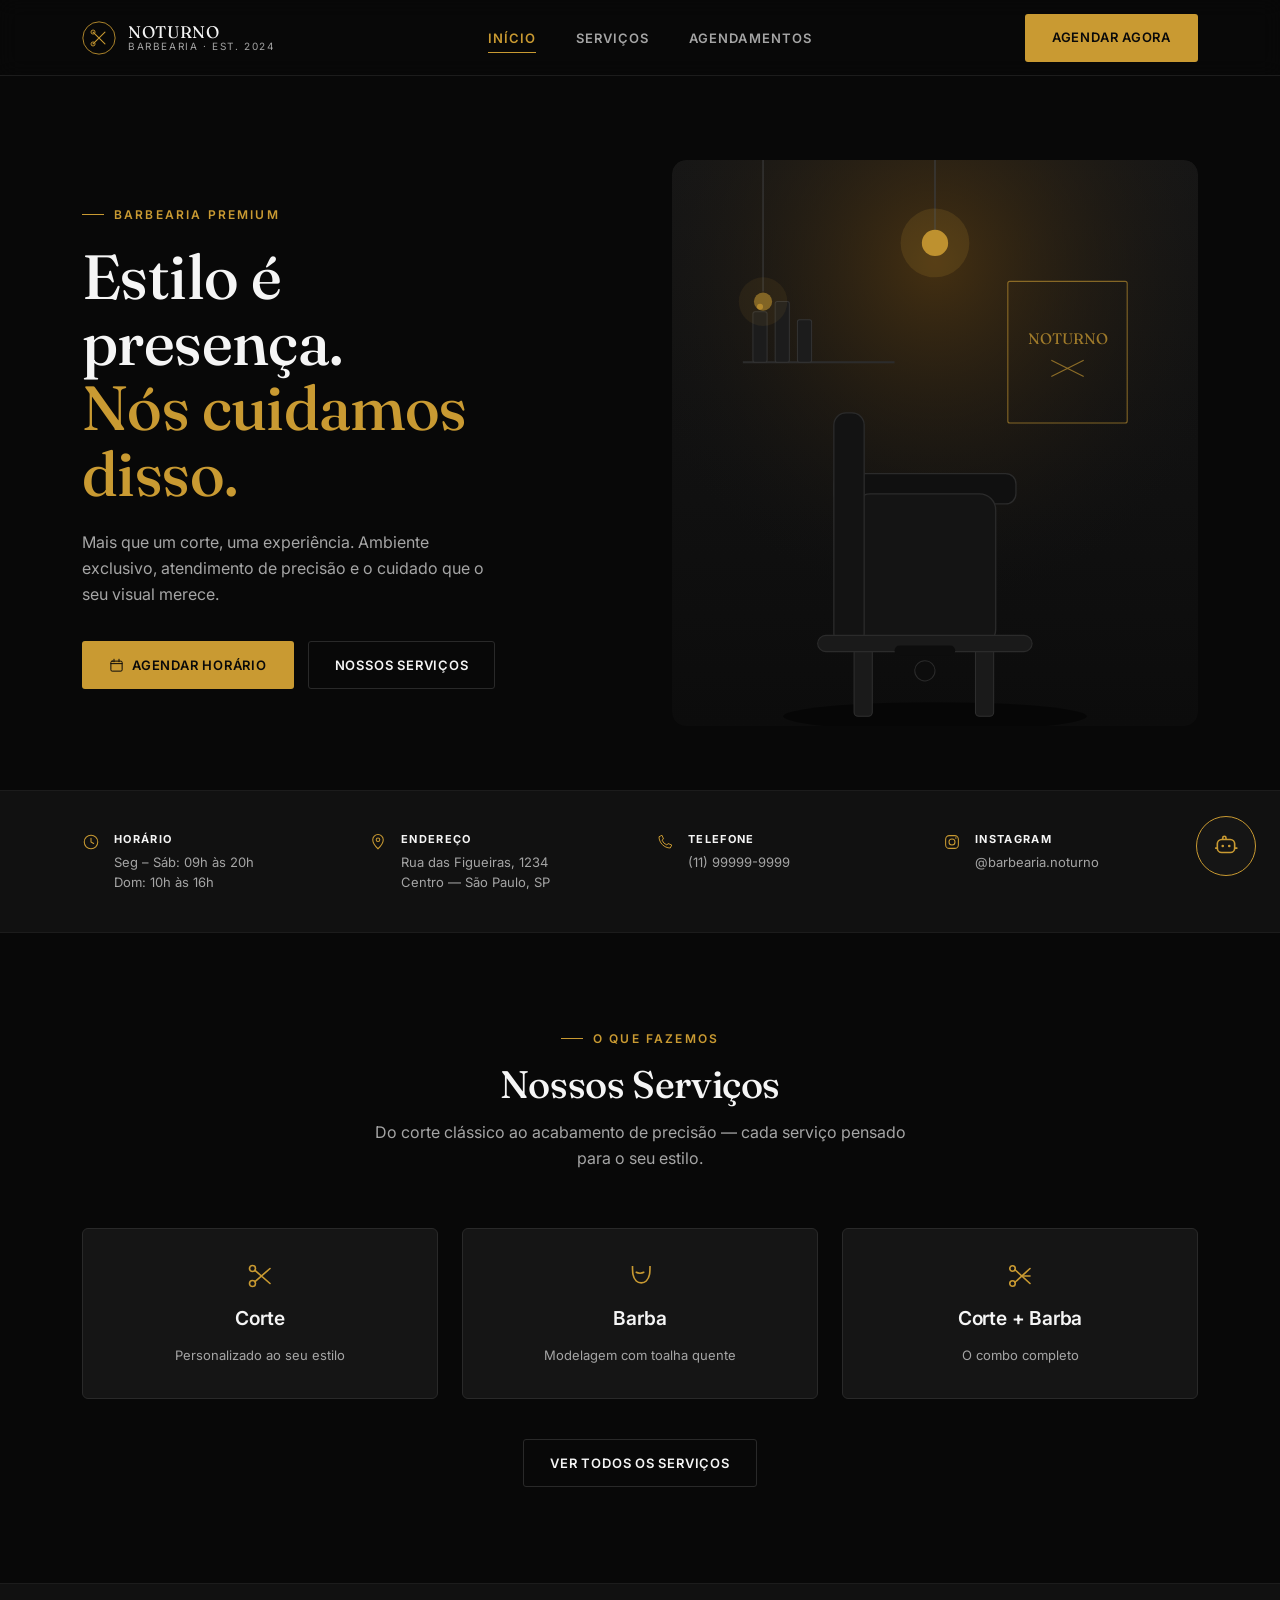
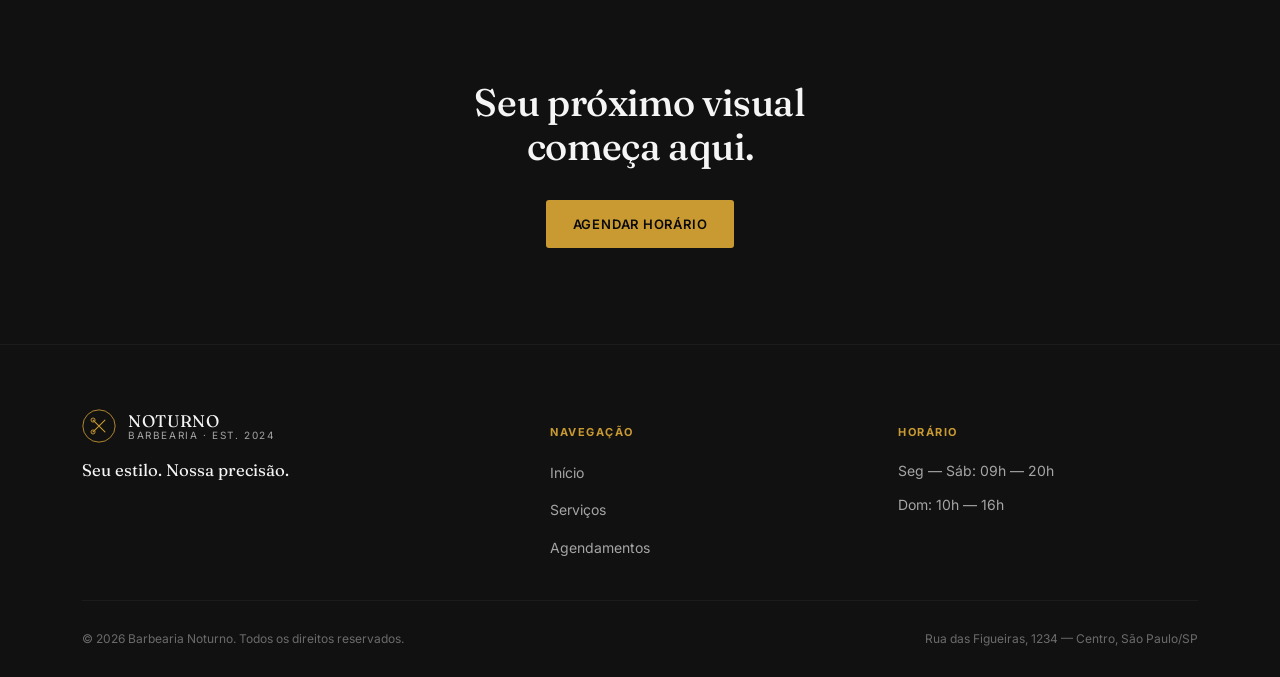
==== index.html @ c3c13d66 "Primeira versão do site da barbearia" ====
<!DOCTYPE html>
<html lang="pt-BR">
<head>
<meta charset="UTF-8">
<meta name="viewport" content="width=device-width, initial-scale=1.0">
<title>Barbearia Noturno — Estilo é presença</title>
<meta name="description" content="Barbearia premium com atendimento exclusivo. Corte, barba e cuidado completo, com assistente virtual para tirar suas dúvidas e ajudar no agendamento.">
<link rel="stylesheet" href="css/global.css">
<link rel="stylesheet" href="css/home.css">
</head>
<body>

<header class="navbar">
  <div class="container">
    <a href="index.html" class="brand">
      <svg class="brand-mark" viewBox="0 0 40 40" fill="none" xmlns="http://www.w3.org/2000/svg">
        <circle cx="20" cy="20" r="19" stroke="#C99A32" stroke-width="1"/>
        <path d="M13 13L27 27M27 13L13 27" stroke="#C99A32" stroke-width="1.3" stroke-linecap="round"/>
        <circle cx="13" cy="13" r="2.4" stroke="#C99A32" stroke-width="1.1"/>
        <circle cx="13" cy="27" r="2.4" stroke="#C99A32" stroke-width="1.1"/>
      </svg>
      <span class="brand-name">
        <span class="word">NOTURNO</span>
        <span class="est">BARBEARIA · EST. 2024</span>
      </span>
    </a>

    <nav>
      <ul class="nav-links">
        <li><a href="index.html" class="active">Início</a></li>
        <li><a href="pages/servicos.html">Serviços</a></li>
        <li><a href="pages/agendamentos.html">Agendamentos</a></li>
      </ul>
    </nav>

    <div class="nav-actions">
      <a href="pages/agendamentos.html" class="btn btn-primary">Agendar Agora</a>
      <button class="nav-toggle" id="navToggle" aria-label="Abrir menu">
        <svg viewBox="0 0 24 24" fill="none" width="18" height="18"><path d="M3 6h18M3 12h18M3 18h18" stroke="currentColor" stroke-width="1.6" stroke-linecap="round"/></svg>
      </button>
    </div>
  </div>

  <div class="mobile-menu" id="mobileMenu">
    <a href="index.html" class="active">Início</a>
    <a href="pages/servicos.html">Serviços</a>
    <a href="pages/agendamentos.html">Agendamentos</a>
    <a href="pages/agendamentos.html" class="btn btn-primary">Agendar Agora</a>
  </div>
</header>

<main>

  <!-- HERO -->
  <section class="hero">
    <div class="container hero-grid">
      <div class="hero-copy">
        <p class="eyebrow">Barbearia premium</p>
        <h1>Estilo é<br>presença.<br><span class="hero-accent">Nós cuidamos disso.</span></h1>
        <p class="hero-lead">Mais que um corte, uma experiência. Ambiente exclusivo, atendimento de precisão e o cuidado que o seu visual merece.</p>
        <div class="hero-actions">
          <a href="pages/agendamentos.html" class="btn btn-primary">
            <svg width="15" height="15" viewBox="0 0 24 24" fill="none"><path d="M8 2v4M16 2v4M3 9h18M5 5h14a2 2 0 012 2v12a2 2 0 01-2 2H5a2 2 0 01-2-2V7a2 2 0 012-2z" stroke="currentColor" stroke-width="1.6" stroke-linecap="round" stroke-linejoin="round"/></svg>
            Agendar Horário
          </a>
          <a href="pages/servicos.html" class="btn btn-secondary">Nossos Serviços</a>
        </div>
      </div>

      <div class="hero-art" role="img" aria-label="Ilustração de uma cadeira de barbeiro em ambiente escuro e sofisticado, com iluminação quente">
        <svg viewBox="0 0 520 560" xmlns="http://www.w3.org/2000/svg">
          <defs>
            <radialGradient id="glow" cx="50%" cy="18%" r="60%">
              <stop offset="0%" stop-color="#4a3311" stop-opacity="0.9"/>
              <stop offset="100%" stop-color="#151515" stop-opacity="0"/>
            </radialGradient>
            <linearGradient id="panel" x1="0" y1="0" x2="0" y2="1">
              <stop offset="0%" stop-color="#161616"/>
              <stop offset="100%" stop-color="#0c0c0c"/>
            </linearGradient>
          </defs>
          <rect x="0" y="0" width="520" height="560" rx="14" fill="url(#panel)"/>
          <rect x="0" y="0" width="520" height="560" rx="14" fill="url(#glow)"/>

          <!-- lâmpada pendente -->
          <line x1="260" y1="0" x2="260" y2="70" stroke="#3a3a3a" stroke-width="1.4"/>
          <circle cx="260" cy="82" r="13" fill="#C99A32" opacity="0.9"/>
          <circle cx="260" cy="82" r="34" fill="#C99A32" opacity="0.14"/>

          <!-- moldura na parede -->
          <rect x="332" y="120" width="118" height="140" rx="2" fill="none" stroke="#C99A32" stroke-width="1.1" opacity="0.6"/>
          <text x="391" y="182" text-anchor="middle" font-family="Fraunces, serif" font-size="15" fill="#C99A32" opacity="0.75">NOTURNO</text>
          <path d="M375 198 L407 214 M407 198 L375 214" stroke="#C99A32" stroke-width="1.1" opacity="0.65"/>

          <!-- prateleira -->
          <line x1="70" y1="200" x2="220" y2="200" stroke="#2c2c2c" stroke-width="2"/>
          <rect x="80" y="150" width="14" height="50" rx="2" fill="#1c1c1c" stroke="#333" stroke-width="1"/>
          <rect x="102" y="140" width="14" height="60" rx="2" fill="#1c1c1c" stroke="#333" stroke-width="1"/>
          <rect x="124" y="158" width="14" height="42" rx="2" fill="#1c1c1c" stroke="#333" stroke-width="1"/>
          <circle cx="87" cy="145" r="3" fill="#C99A32" opacity="0.7"/>

          <!-- cadeira de barbeiro -->
          <g transform="translate(150,250)">
            <ellipse cx="110" cy="300" rx="150" ry="14" fill="#000" opacity="0.5"/>
            <rect x="30" y="230" width="18" height="70" rx="4" fill="#1a1a1a" stroke="#2f2f2f"/>
            <rect x="150" y="230" width="18" height="70" rx="4" fill="#1a1a1a" stroke="#2f2f2f"/>
            <rect x="10" y="60" width="180" height="30" rx="10" fill="#101010" stroke="#2b2b2b" stroke-width="1.3"/>
            <rect x="30" y="80" width="140" height="150" rx="16" fill="#141414" stroke="#2b2b2b" stroke-width="1.3"/>
            <rect x="10" y="0" width="30" height="230" rx="12" fill="#131313" stroke="#2b2b2b" stroke-width="1.3"/>
            <rect x="-6" y="220" width="212" height="16" rx="8" fill="#1a1a1a" stroke="#2b2b2b" stroke-width="1.1"/>
            <rect x="70" y="230" width="60" height="10" rx="5" fill="#0d0d0d"/>
            <circle cx="100" cy="255" r="10" fill="#0d0d0d" stroke="#2b2b2b"/>
          </g>

          <!-- pendente lateral -->
          <line x1="90" y1="0" x2="90" y2="130" stroke="#3a3a3a" stroke-width="1.2"/>
          <circle cx="90" cy="140" r="9" fill="#C99A32" opacity="0.55"/>
          <circle cx="90" cy="140" r="24" fill="#C99A32" opacity="0.08"/>
        </svg>
      </div>
    </div>
  </section>

  <!-- INFO RÁPIDA -->
  <section class="quick-info">
    <div class="container quick-info-grid">
      <div class="quick-info-item">
        <span class="quick-info-icon">
          <svg width="18" height="18" viewBox="0 0 24 24" fill="none"><circle cx="12" cy="12" r="9" stroke="currentColor" stroke-width="1.4"/><path d="M12 7v5l3.5 2" stroke="currentColor" stroke-width="1.4" stroke-linecap="round"/></svg>
        </span>
        <div>
          <h4>Horário</h4>
          <p>Seg – Sáb: 09h às 20h<br>Dom: 10h às 16h</p>
        </div>
      </div>
      <div class="quick-info-item">
        <span class="quick-info-icon">
          <svg width="18" height="18" viewBox="0 0 24 24" fill="none"><path d="M12 21s7-6.5 7-12a7 7 0 10-14 0c0 5.5 7 12 7 12z" stroke="currentColor" stroke-width="1.4"/><circle cx="12" cy="9" r="2.4" stroke="currentColor" stroke-width="1.4"/></svg>
        </span>
        <div>
          <h4>Endereço</h4>
          <p>Rua das Figueiras, 1234<br>Centro — São Paulo, SP</p>
        </div>
      </div>
      <div class="quick-info-item">
        <span class="quick-info-icon">
          <svg width="18" height="18" viewBox="0 0 24 24" fill="none"><path d="M4 5c0 8 7 15 15 15l2-4-5-2-1.5 2A12 12 0 018 9.5L10 8 8 3 4 5z" stroke="currentColor" stroke-width="1.3" stroke-linejoin="round"/></svg>
        </span>
        <div>
          <h4>Telefone</h4>
          <p>(11) 99999-9999</p>
        </div>
      </div>
      <div class="quick-info-item">
        <span class="quick-info-icon">
          <svg width="18" height="18" viewBox="0 0 24 24" fill="none"><rect x="3.5" y="3.5" width="17" height="17" rx="5" stroke="currentColor" stroke-width="1.4"/><circle cx="12" cy="12" r="4" stroke="currentColor" stroke-width="1.4"/><circle cx="17.2" cy="6.8" r="1" fill="currentColor"/></svg>
        </span>
        <div>
          <h4>Instagram</h4>
          <p>@barbearia.noturno</p>
        </div>
      </div>
    </div>
  </section>

  <!-- PRÉVIA DE SERVIÇOS -->
  <section class="services-preview">
    <div class="container">
      <div class="section-head">
        <p class="eyebrow">O que fazemos</p>
        <h2>Nossos Serviços</h2>
        <p>Do corte clássico ao acabamento de precisão — cada serviço pensado para o seu estilo.</p>
      </div>

      <div class="preview-grid">
        <div class="preview-item">
          <svg width="30" height="30" viewBox="0 0 24 24" fill="none"><circle cx="6" cy="6" r="2.4" stroke="#C99A32" stroke-width="1.3"/><circle cx="6" cy="18" r="2.4" stroke="#C99A32" stroke-width="1.3"/><path d="M8 7.5L20 18M8 16.5L20 6" stroke="#C99A32" stroke-width="1.3" stroke-linecap="round"/></svg>
          <h3>Corte</h3>
          <p>Personalizado ao seu estilo</p>
        </div>
        <div class="preview-item">
          <svg width="30" height="30" viewBox="0 0 24 24" fill="none"><path d="M6 4c0 5 0 9 3 12 2 2 6 2 8 0 3-3 3-7 3-12" stroke="#C99A32" stroke-width="1.3"/><path d="M9 9c1.5 1 4.5 1 6 0" stroke="#C99A32" stroke-width="1.3" stroke-linecap="round"/></svg>
          <h3>Barba</h3>
          <p>Modelagem com toalha quente</p>
        </div>
        <div class="preview-item">
          <svg width="30" height="30" viewBox="0 0 24 24" fill="none"><circle cx="6" cy="6" r="2.2" stroke="#C99A32" stroke-width="1.3"/><circle cx="6" cy="18" r="2.2" stroke="#C99A32" stroke-width="1.3"/><path d="M8 7L20 18M8 17L20 6" stroke="#C99A32" stroke-width="1.3" stroke-linecap="round"/><path d="M14 12l6 0" stroke="#C99A32" stroke-width="1.3" stroke-linecap="round"/></svg>
          <h3>Corte + Barba</h3>
          <p>O combo completo</p>
        </div>
      </div>

      <div class="preview-cta">
        <a href="pages/servicos.html" class="btn btn-secondary">Ver Todos os Serviços</a>
      </div>
    </div>
  </section>

  <!-- CTA FINAL -->
  <section class="final-cta">
    <div class="container final-cta-inner">
      <h2>Seu próximo visual<br>começa aqui.</h2>
      <a href="pages/agendamentos.html" class="btn btn-primary">Agendar Horário</a>
    </div>
  </section>

</main>

<footer class="site-footer" id="site-footer"></footer>

<!-- CHATBOT -->
<div id="chatbot-root"></div>

<script src="config.js"></script>
<script src="js/main.js"></script>
<script src="js/chatbot.js"></script>
</body>
</html>
---- css/global.css ----
/* ==========================================================================
   BARBEARIA — global.css
   Tokens, reset, tipografia, navbar, footer, botões, cards base e chatbot.
   ========================================================================== */

@import url('https://fonts.googleapis.com/css2?family=Fraunces:opsz,wght@9..144,300;9..144,500;9..144,600&family=Inter:wght@400;500;600;700&display=swap');

:root {
  /* cor */
  --bg-primary: #080808;
  --bg-secondary: #111111;
  --bg-card: #151515;
  --border: #292929;
  --border-soft: #1c1c1c;
  --text-primary: #f5f5f5;
  --text-secondary: #a5a5a5;
  --accent: #c99a32;
  --accent-hover: #e0b84d;
  --accent-dim: rgba(201, 154, 50, 0.14);

  /* tipografia */
  --font-display: 'Fraunces', 'Georgia', serif;
  --font-body: 'Inter', -apple-system, sans-serif;

  /* espaçamento */
  --nav-height: 76px;
  --radius-sm: 3px;
  --radius-md: 6px;
  --ease: cubic-bezier(0.22, 1, 0.36, 1);
}

* { box-sizing: border-box; }

html { scroll-behavior: smooth; }

body {
  margin: 0;
  background: var(--bg-primary);
  color: var(--text-primary);
  font-family: var(--font-body);
  font-size: 16px;
  line-height: 1.6;
  -webkit-font-smoothing: antialiased;
}

img, svg { display: block; max-width: 100%; }

a { color: inherit; text-decoration: none; }

button { font-family: inherit; cursor: pointer; }

:focus-visible {
  outline: 2px solid var(--accent);
  outline-offset: 2px;
}

.container {
  width: 100%;
  max-width: 1180px;
  margin: 0 auto;
  padding: 0 32px;
}

.eyebrow {
  display: inline-flex;
  align-items: center;
  gap: 10px;
  font-size: 12px;
  font-weight: 600;
  letter-spacing: 0.18em;
  text-transform: uppercase;
  color: var(--accent);
}

.eyebrow::before {
  content: '';
  width: 22px;
  height: 1px;
  background: var(--accent);
}

h1, h2, h3 {
  font-family: var(--font-display);
  font-weight: 500;
  letter-spacing: -0.01em;
  margin: 0;
}

h1 {
  font-size: clamp(2.6rem, 5vw, 3.9rem);
  line-height: 1.05;
  font-weight: 500;
}

h2 {
  font-size: clamp(1.9rem, 3vw, 2.5rem);
  line-height: 1.15;
}

h3 {
  font-size: 1.2rem;
  font-weight: 600;
  font-family: var(--font-body);
}

p { color: var(--text-secondary); margin: 0; }

.section-head {
  text-align: center;
  max-width: 560px;
  margin: 0 auto 56px;
  display: flex;
  flex-direction: column;
  gap: 14px;
  align-items: center;
}

/* ---------- botões ---------- */

.btn {
  display: inline-flex;
  align-items: center;
  justify-content: center;
  gap: 8px;
  height: 48px;
  padding: 0 26px;
  border-radius: var(--radius-sm);
  font-size: 13px;
  font-weight: 600;
  letter-spacing: 0.06em;
  text-transform: uppercase;
  border: 1px solid transparent;
  transition: transform 200ms var(--ease), background 200ms var(--ease), border-color 200ms var(--ease), color 200ms var(--ease);
  white-space: nowrap;
}

.btn-primary {
  background: var(--accent);
  color: #0a0a0a;
}
.btn-primary:hover { background: var(--accent-hover); transform: translateY(-1px); }

.btn-secondary {
  background: transparent;
  color: var(--text-primary);
  border-color: var(--border);
}
.btn-secondary:hover { border-color: var(--accent); color: var(--accent); }

.btn-ghost-sm {
  height: 40px;
  padding: 0 18px;
  border-radius: var(--radius-sm);
  background: transparent;
  border: 1px solid var(--border);
  color: var(--text-primary);
  font-size: 12px;
  font-weight: 600;
  letter-spacing: 0.06em;
  text-transform: uppercase;
  transition: border-color 200ms var(--ease), color 200ms var(--ease);
}
.btn-ghost-sm:hover { border-color: var(--accent); color: var(--accent); }

/* ---------- navbar ---------- */

.navbar {
  position: sticky;
  top: 0;
  z-index: 100;
  height: var(--nav-height);
  display: flex;
  align-items: center;
  background: rgba(8, 8, 8, 0.88);
  backdrop-filter: blur(10px);
  border-bottom: 1px solid var(--border-soft);
}

.navbar .container {
  display: flex;
  align-items: center;
  justify-content: space-between;
}

.brand {
  display: flex;
  align-items: center;
  gap: 12px;
}

.brand-mark {
  width: 34px;
  height: 34px;
  flex-shrink: 0;
}

.brand-name {
  display: flex;
  flex-direction: column;
  line-height: 1.1;
}

.brand-name .word {
  font-family: var(--font-display);
  font-size: 1.05rem;
  letter-spacing: 0.04em;
}

.brand-name .est {
  font-size: 10px;
  letter-spacing: 0.16em;
  color: var(--text-secondary);
}

.nav-links {
  display: flex;
  align-items: center;
  gap: 40px;
  list-style: none;
  margin: 0;
  padding: 0;
}

.nav-links a {
  position: relative;
  font-size: 13px;
  font-weight: 600;
  letter-spacing: 0.08em;
  text-transform: uppercase;
  color: var(--text-secondary);
  padding-bottom: 6px;
  transition: color 200ms var(--ease);
}

.nav-links a:hover { color: var(--text-primary); }

.nav-links a.active {
  color: var(--accent);
}

.nav-links a.active::after {
  content: '';
  position: absolute;
  left: 0;
  right: 0;
  bottom: -1px;
  height: 1px;
  background: var(--accent);
}

.nav-actions { display: flex; align-items: center; gap: 20px; }

.nav-toggle {
  display: none;
  width: 40px;
  height: 40px;
  align-items: center;
  justify-content: center;
  background: transparent;
  border: 1px solid var(--border);
  border-radius: var(--radius-sm);
  color: var(--text-primary);
}

.mobile-menu {
  display: none;
  position: fixed;
  inset: var(--nav-height) 0 0 0;
  background: var(--bg-primary);
  z-index: 99;
  padding: 32px;
  flex-direction: column;
  gap: 4px;
}

.mobile-menu.open { display: flex; }

.mobile-menu a {
  padding: 18px 4px;
  border-bottom: 1px solid var(--border-soft);
  font-size: 15px;
  font-weight: 600;
  letter-spacing: 0.04em;
  text-transform: uppercase;
  color: var(--text-secondary);
}

.mobile-menu a.active { color: var(--accent); }

.mobile-menu .btn { margin-top: 24px; }

/* ---------- cards genéricos ---------- */

.card {
  background: var(--bg-card);
  border: 1px solid var(--border);
  border-radius: var(--radius-md);
}

/* ---------- footer ---------- */

.site-footer {
  border-top: 1px solid var(--border-soft);
  background: var(--bg-secondary);
  padding: 64px 0 28px;
}

.footer-grid {
  display: grid;
  grid-template-columns: 1.4fr 1fr 1fr;
  gap: 48px;
  padding-bottom: 40px;
}

.footer-brand .brand { margin-bottom: 14px; }

.footer-tagline {
  font-family: var(--font-display);
  font-size: 1.05rem;
  color: var(--text-primary);
  max-width: 260px;
}

.footer-col h4 {
  font-size: 11px;
  font-weight: 700;
  letter-spacing: 0.14em;
  text-transform: uppercase;
  color: var(--accent);
  margin-bottom: 18px;
}

.footer-col ul { list-style: none; margin: 0; padding: 0; display: flex; flex-direction: column; gap: 12px; }

.footer-col a, .footer-col p {
  font-size: 14px;
  color: var(--text-secondary);
  transition: color 200ms var(--ease);
}

.footer-col a:hover { color: var(--accent); }

.footer-bottom {
  padding-top: 28px;
  border-top: 1px solid var(--border-soft);
  display: flex;
  justify-content: space-between;
  align-items: center;
  flex-wrap: wrap;
  gap: 12px;
}

.footer-bottom p { font-size: 12px; color: #6b6b6b; }

/* ==========================================================================
   CHATBOT — componente global
   ========================================================================== */

.chatbot-launcher {
  position: fixed;
  bottom: 24px;
  right: 24px;
  z-index: 200;
  width: 60px;
  height: 60px;
  border-radius: 50%;
  background: var(--bg-card);
  border: 1px solid var(--accent);
  display: flex;
  align-items: center;
  justify-content: center;
  color: var(--accent);
  box-shadow: 0 0 0 0 rgba(201, 154, 50, 0.35);
  animation: pulse-ring 3.2s var(--ease) infinite;
  transition: transform 200ms var(--ease), border-color 200ms var(--ease), background 200ms var(--ease);
}

.chatbot-launcher:hover {
  transform: scale(1.06);
  border-color: var(--accent-hover);
  background: #1a1a1a;
}

.chatbot-launcher svg { width: 26px; height: 26px; }

@keyframes pulse-ring {
  0% { box-shadow: 0 0 0 0 rgba(201, 154, 50, 0.28); }
  70% { box-shadow: 0 0 0 14px rgba(201, 154, 50, 0); }
  100% { box-shadow: 0 0 0 0 rgba(201, 154, 50, 0); }
}

.chatbot-tooltip {
  position: absolute;
  right: 72px;
  top: 50%;
  transform: translateY(-50%) translateX(6px);
  background: var(--bg-card);
  border: 1px solid var(--border);
  color: var(--text-primary);
  font-size: 12px;
  font-weight: 600;
  padding: 8px 14px;
  border-radius: var(--radius-sm);
  white-space: nowrap;
  opacity: 0;
  pointer-events: none;
  transition: opacity 200ms var(--ease), transform 200ms var(--ease);
}

.chatbot-launcher:hover .chatbot-tooltip {
  opacity: 1;
  transform: translateY(-50%) translateX(0);
}

.chatbot-window {
  position: fixed;
  bottom: 96px;
  right: 24px;
  z-index: 200;
  width: 366px;
  max-width: calc(100vw - 32px);
  height: 500px;
  max-height: calc(100vh - 140px);
  background: var(--bg-secondary);
  border: 1px solid var(--border);
  border-radius: 10px;
  display: flex;
  flex-direction: column;
  overflow: hidden;
  box-shadow: 0 24px 60px rgba(0, 0, 0, 0.55);
  opacity: 0;
  transform: translateY(14px) scale(0.98);
  pointer-events: none;
  transition: opacity 220ms var(--ease), transform 220ms var(--ease);
}

.chatbot-window.open {
  opacity: 1;
  transform: translateY(0) scale(1);
  pointer-events: auto;
}

.chatbot-header {
  display: flex;
  align-items: center;
  justify-content: space-between;
  padding: 16px 18px;
  border-bottom: 1px solid var(--border-soft);
  background: var(--bg-card);
}

.chatbot-header-id { display: flex; align-items: center; gap: 10px; }

.chatbot-avatar {
  width: 32px;
  height: 32px;
  border-radius: 50%;
  background: var(--accent-dim);
  border: 1px solid var(--accent);
  display: flex;
  align-items: center;
  justify-content: center;
  color: var(--accent);
  flex-shrink: 0;
}

.chatbot-avatar svg { width: 16px; height: 16px; }

.chatbot-header-text { display: flex; flex-direction: column; line-height: 1.2; }
.chatbot-header-text strong { font-size: 13px; font-weight: 600; }
.chatbot-header-text span { font-size: 11px; color: var(--text-secondary); display: flex; align-items: center; gap: 5px; }

.status-dot {
  width: 6px; height: 6px; border-radius: 50%; background: #4caf6d; display: inline-block;
}

.chatbot-close {
  width: 30px; height: 30px;
  display: flex; align-items: center; justify-content: center;
  background: transparent; border: none; color: var(--text-secondary);
  border-radius: var(--radius-sm);
  transition: color 200ms var(--ease), background 200ms var(--ease);
}
.chatbot-close:hover { color: var(--text-primary); background: var(--border-soft); }

.chatbot-body {
  flex: 1;
  overflow-y: auto;
  padding: 18px;
  display: flex;
  flex-direction: column;
  gap: 14px;
}

.chatbot-body::-webkit-scrollbar { width: 6px; }
.chatbot-body::-webkit-scrollbar-thumb { background: var(--border); border-radius: 3px; }

.msg {
  display: flex;
  gap: 10px;
  max-width: 88%;
  animation: msg-in 220ms var(--ease);
}

@keyframes msg-in {
  from { opacity: 0; transform: translateY(6px); }
  to { opacity: 1; transform: translateY(0); }
}

.msg-bot { align-self: flex-start; }
.msg-user { align-self: flex-end; flex-direction: row-reverse; }

.msg-avatar {
  width: 26px; height: 26px; border-radius: 50%;
  flex-shrink: 0;
  display: flex; align-items: center; justify-content: center;
}
.msg-bot .msg-avatar { background: var(--accent-dim); border: 1px solid var(--accent); color: var(--accent); }
.msg-bot .msg-avatar svg { width: 13px; height: 13px; }
.msg-user .msg-avatar { display: none; }

.msg-bubble {
  padding: 10px 14px;
  border-radius: var(--radius-md);
  font-size: 13.5px;
  line-height: 1.5;
}

.msg-bot .msg-bubble {
  background: var(--bg-card);
  border: 1px solid var(--border-soft);
  color: var(--text-primary);
  border-top-left-radius: 2px;
}

.msg-user .msg-bubble {
  background: var(--accent);
  color: #0a0a0a;
  font-weight: 500;
  border-top-right-radius: 2px;
}

.msg-suggestions {
  display: flex;
  flex-wrap: wrap;
  gap: 8px;
  margin-top: 2px;
}

.msg-chip {
  background: transparent;
  border: 1px solid var(--border);
  color: var(--text-secondary);
  font-size: 12px;
  padding: 7px 12px;
  border-radius: 999px;
  transition: border-color 200ms var(--ease), color 200ms var(--ease);
}
.msg-chip:hover { border-color: var(--accent); color: var(--accent); }

.typing-indicator {
  display: inline-flex;
  align-items: center;
  gap: 4px;
  padding: 12px 14px;
}
.typing-indicator span {
  width: 5px; height: 5px; border-radius: 50%;
  background: var(--text-secondary);
  animation: typing-blink 1.1s infinite ease-in-out;
}
.typing-indicator span:nth-child(2) { animation-delay: 0.15s; }
.typing-indicator span:nth-child(3) { animation-delay: 0.3s; }

@keyframes typing-blink {
  0%, 80%, 100% { opacity: 0.25; transform: translateY(0); }
  40% { opacity: 1; transform: translateY(-2px); }
}

.chatbot-error {
  align-self: flex-start;
  font-size: 12px;
  color: #d98787;
  background: rgba(217, 135, 135, 0.08);
  border: 1px solid rgba(217, 135, 135, 0.25);
  padding: 8px 12px;
  border-radius: var(--radius-sm);
}

.chatbot-footer {
  border-top: 1px solid var(--border-soft);
  background: var(--bg-card);
  padding: 12px;
  display: flex;
  align-items: center;
  gap: 8px;
}

.chatbot-footer input {
  flex: 1;
  height: 40px;
  background: var(--bg-secondary);
  border: 1px solid var(--border);
  border-radius: 999px;
  padding: 0 16px;
  color: var(--text-primary);
  font-size: 13.5px;
  font-family: inherit;
}
.chatbot-footer input::placeholder { color: #6b6b6b; }
.chatbot-footer input:focus { outline: none; border-color: var(--accent); }

.chatbot-send {
  width: 40px; height: 40px;
  border-radius: 50%;
  background: var(--accent);
  border: none;
  color: #0a0a0a;
  display: flex; align-items: center; justify-content: center;
  flex-shrink: 0;
  transition: background 180ms var(--ease), opacity 180ms var(--ease);
}
.chatbot-send svg { width: 16px; height: 16px; }
.chatbot-send:hover { background: var(--accent-hover); }
.chatbot-send:disabled { opacity: 0.4; cursor: not-allowed; }

/* ---------- responsivo ---------- */

@media (max-width: 860px) {
  .nav-links, .nav-actions .btn { display: none; }
  .nav-toggle { display: flex; }
  .footer-grid { grid-template-columns: 1fr; gap: 32px; }
}

@media (max-width: 480px) {
  .chatbot-window {
    right: 16px;
    left: 16px;
    width: auto;
    bottom: 88px;
  }
  .chatbot-launcher { right: 16px; bottom: 16px; }
}

@media (prefers-reduced-motion: reduce) {
  * { animation-duration: 0.01ms !important; transition-duration: 0.01ms !important; }
}
---- css/home.css ----
/* ==========================================================================
   home.css
   ========================================================================== */

.hero {
  padding: 84px 0 64px;
  border-bottom: 1px solid var(--border-soft);
}

.hero-grid {
  display: grid;
  grid-template-columns: 1fr 1fr;
  gap: 64px;
  align-items: center;
}

.hero-copy h1 { margin: 20px 0 24px; }
.hero-accent { color: var(--accent); }

.hero-lead {
  max-width: 420px;
  font-size: 1rem;
  margin-bottom: 34px;
}

.hero-actions { display: flex; gap: 14px; flex-wrap: wrap; }

.hero-art { animation: fade-in-up 700ms var(--ease) both; }
.hero-art svg { width: 100%; height: auto; border-radius: 14px; }

@keyframes fade-in-up {
  from { opacity: 0; transform: translateY(16px); }
  to { opacity: 1; transform: translateY(0); }
}

/* info rápida */

.quick-info {
  padding: 40px 0;
  border-bottom: 1px solid var(--border-soft);
  background: var(--bg-secondary);
}

.quick-info-grid {
  display: grid;
  grid-template-columns: repeat(4, 1fr);
  gap: 32px;
}

.quick-info-item {
  display: flex;
  gap: 14px;
  align-items: flex-start;
}

.quick-info-icon {
  color: var(--accent);
  flex-shrink: 0;
  margin-top: 2px;
}

.quick-info-item h4 {
  font-size: 11px;
  font-weight: 700;
  letter-spacing: 0.12em;
  text-transform: uppercase;
  color: var(--text-primary);
  margin: 0 0 4px;
}

.quick-info-item p { font-size: 13px; line-height: 1.5; }

/* prévia de serviços */

.services-preview { padding: 96px 0; }

.preview-grid {
  display: grid;
  grid-template-columns: repeat(3, 1fr);
  gap: 24px;
  margin-bottom: 40px;
}

.preview-item {
  padding: 32px 24px;
  border: 1px solid var(--border);
  border-radius: var(--radius-md);
  background: var(--bg-card);
  text-align: center;
  display: flex;
  flex-direction: column;
  align-items: center;
  gap: 12px;
  transition: border-color 220ms var(--ease), transform 220ms var(--ease);
}

.preview-item:hover { border-color: var(--accent); transform: translateY(-3px); }

.preview-item p { font-size: 13px; }

.preview-cta { display: flex; justify-content: center; }

/* cta final */

.final-cta {
  padding: 96px 0;
  border-top: 1px solid var(--border-soft);
  background: var(--bg-secondary);
}

.final-cta-inner {
  text-align: center;
  display: flex;
  flex-direction: column;
  align-items: center;
  gap: 32px;
}

@media (max-width: 860px) {
  .hero-grid { grid-template-columns: 1fr; gap: 40px; }
  .hero { padding: 48px 0 48px; text-align: left; }
  .hero-art { order: -1; }
  .quick-info-grid { grid-template-columns: 1fr 1fr; }
  .preview-grid { grid-template-columns: 1fr; }
}
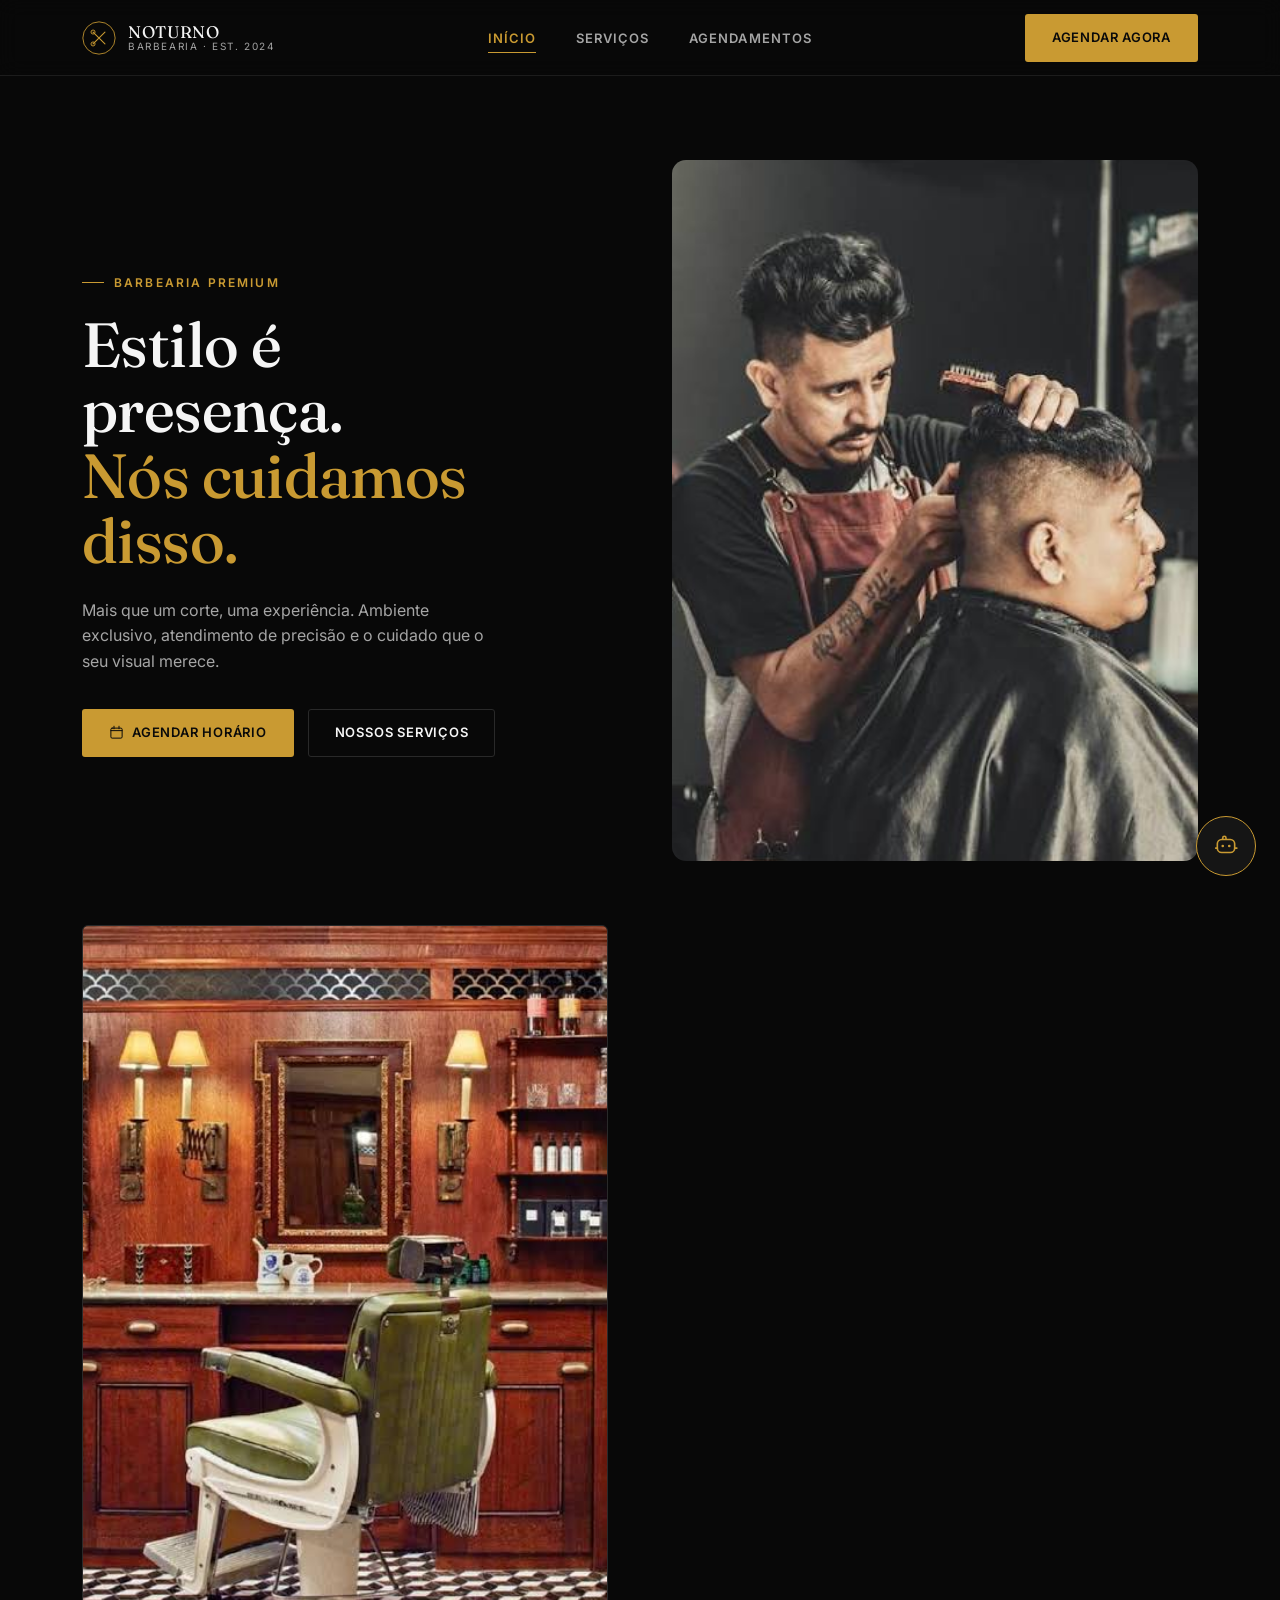
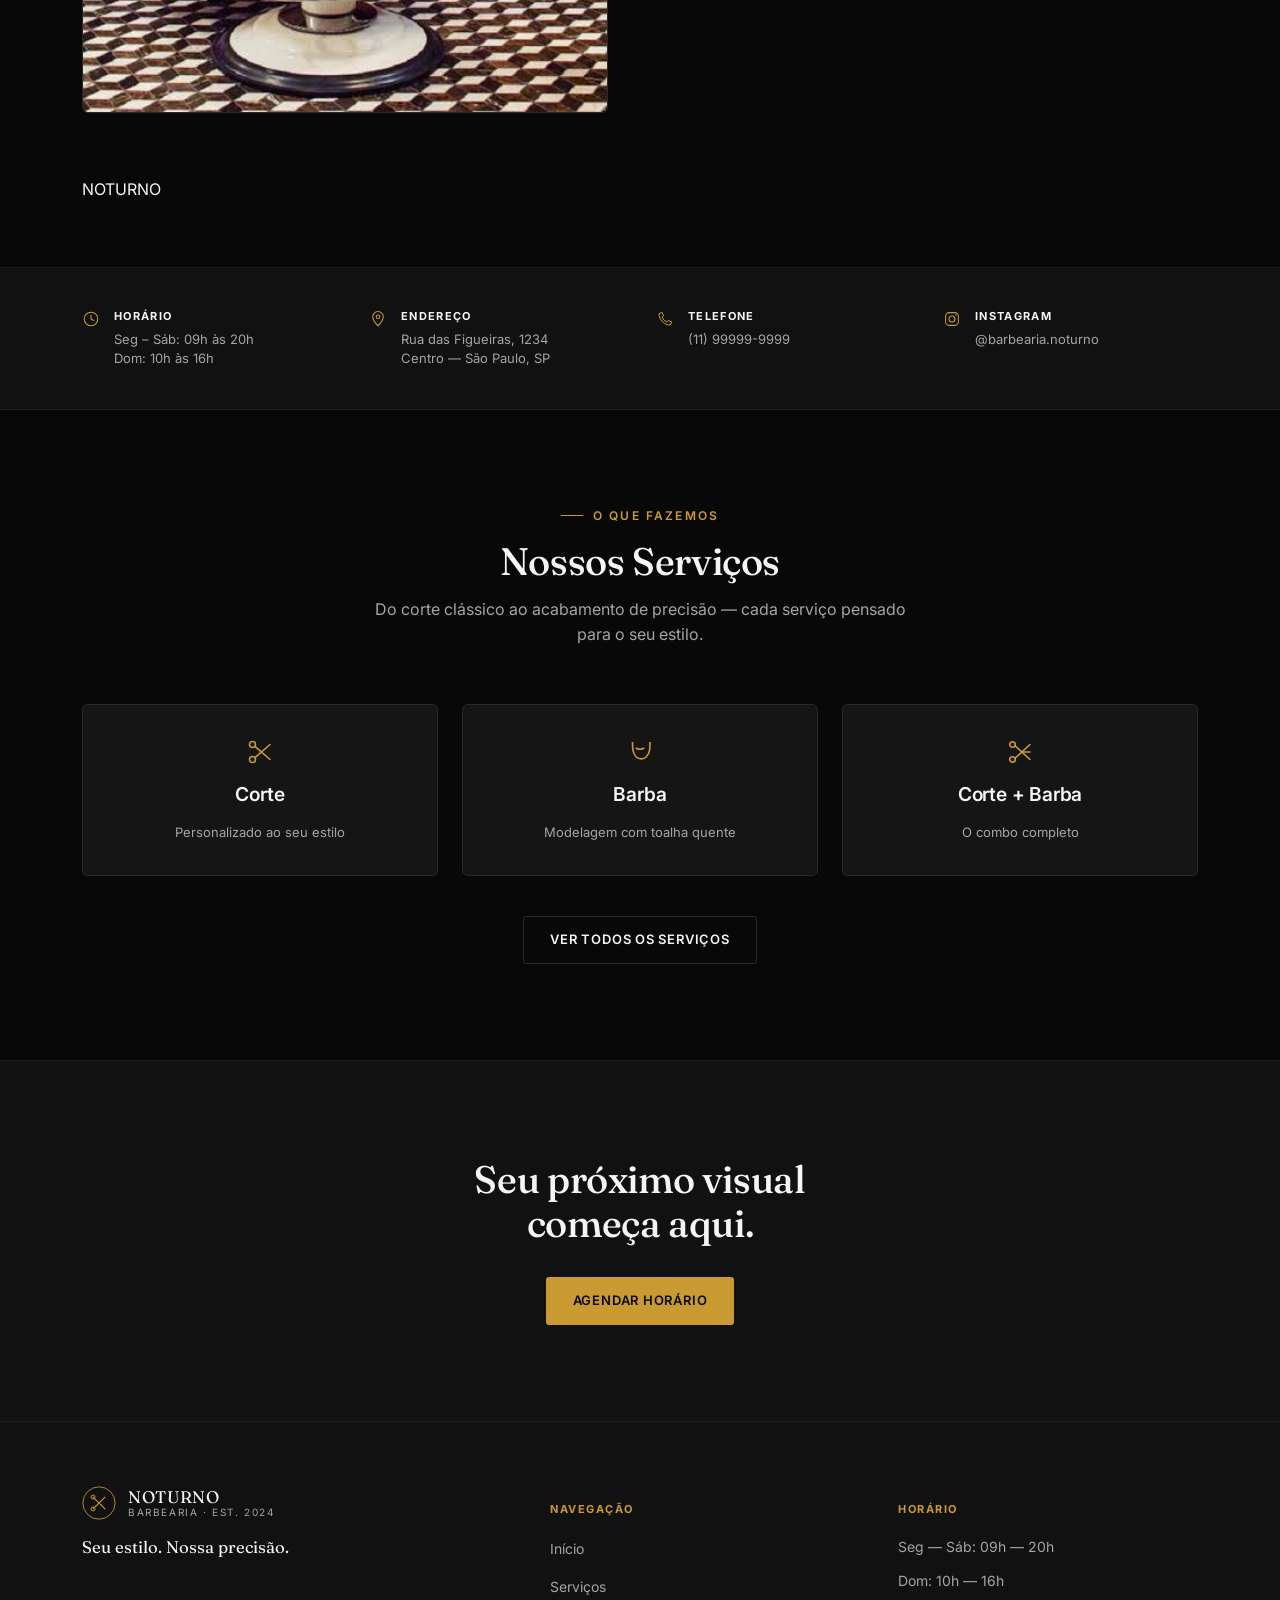
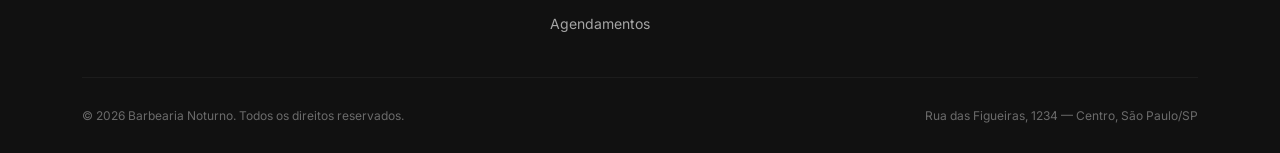
==== commit 626c2c80: "Adicionei as imagens e coloquei no HTML" ====
--- a/index.html
+++ b/index.html
@@ -67,8 +67,8 @@
         </div>
       </div>
 
-      <div class="hero-art" role="img" aria-label="Ilustração de uma cadeira de barbeiro em ambiente escuro e sofisticado, com iluminação quente">
-        <svg viewBox="0 0 520 560" xmlns="http://www.w3.org/2000/svg">
+      <div class="hero-art"> <img src="assets/images/hero-corte.jpg" alt="Barbeiro fazendo o acabamento do corte em um cliente"> </div>
+      <div class="booking-photo"> <img src="assets/images/cadeira.jpg" alt="Cadeira de barbeiro vintage em ambiente elegante"> </div>
           <defs>
             <radialGradient id="glow" cx="50%" cy="18%" r="60%">
               <stop offset="0%" stop-color="#4a3311" stop-opacity="0.9"/>
--- a/css/home.css
+++ b/css/home.css
@@ -2,124 +2,342 @@
    home.css
    ========================================================================== */
 
-.hero {
-  padding: 84px 0 64px;
-  border-bottom: 1px solid var(--border-soft);
-}
+   .hero {
+    padding: 84px 0 64px;
+    border-bottom: 1px solid var(--border-soft);
+  }
+  
+  .hero-grid {
+    display: grid;
+    grid-template-columns: 1fr 1fr;
+    gap: 64px;
+    align-items: center;
+  }
+  
+  .hero-copy h1 { margin: 20px 0 24px; }
+  .hero-accent { color: var(--accent); }
+  
+  .hero-lead {
+    max-width: 420px;
+    font-size: 1rem;
+    margin-bottom: 34px;
+  }
+  
+  .hero-actions { display: flex; gap: 14px; flex-wrap: wrap; }
+  
+  .hero-art { animation: fade-in-up 700ms var(--ease) both; }
+  .hero-art svg { width: 100%; height: auto; border-radius: 14px; }
+  
+  .hero-art img {
+    width: 100%;
+    height: 100%;
+    aspect-ratio: 3 / 4;
+    object-fit: cover;
+    border-radius: 14px;
+    display: block;
+  }
+  
+  @keyframes fade-in-up {
+    from { opacity: 0; transform: translateY(16px); }
+    to { opacity: 1; transform: translateY(0); }
+  }
+  
+  /* info rápida */
+  
+  .quick-info {
+    padding: 40px 0;
+    border-bottom: 1px solid var(--border-soft);
+    background: var(--bg-secondary);
+  }
+  
+  .quick-info-grid {
+    display: grid;
+    grid-template-columns: repeat(4, 1fr);
+    gap: 32px;
+  }
+  
+  .quick-info-item {
+    display: flex;
+    gap: 14px;
+    align-items: flex-start;
+  }
+  
+  .quick-info-icon {
+    color: var(--accent);
+    flex-shrink: 0;
+    margin-top: 2px;
+  }
+  
+  .quick-info-item h4 {
+    font-size: 11px;
+    font-weight: 700;
+    letter-spacing: 0.12em;
+    text-transform: uppercase;
+    color: var(--text-primary);
+    margin: 0 0 4px;
+  }
+  
+  .quick-info-item p { font-size: 13px; line-height: 1.5; }
+  
+  /* prévia de serviços */
+  
+  .services-preview { padding: 96px 0; }
+  
+  .preview-grid {
+    display: grid;
+    grid-template-columns: repeat(3, 1fr);
+    gap: 24px;
+    margin-bottom: 40px;
+  }
+  
+  .preview-item {
+    padding: 32px 24px;
+    border: 1px solid var(--border);
+    border-radius: var(--radius-md);
+    background: var(--bg-card);
+    text-align: center;
+    display: flex;
+    flex-direction: column;
+    align-items: center;
+    gap: 12px;
+    transition: border-color 220ms var(--ease), transform 220ms var(--ease);
+  }
+  
+  .preview-item:hover { border-color: var(--accent); transform: translateY(-3px); }
+  
+  .preview-item p { font-size: 13px; }
+  
+  .preview-cta { display: flex; justify-content: center; }
+  
+  /* cta final */
+  
+  .final-cta {
+    padding: 96px 0;
+    border-top: 1px solid var(--border-soft);
+    background: var(--bg-secondary);
+  }
+  
+  .final-cta-inner {
+    text-align: center;
+    display: flex;
+    flex-direction: column;
+    align-items: center;
+    gap: 32px;
+  }
+  
+  @media (max-width: 860px) {
+    .hero-grid { grid-template-columns: 1fr; gap: 40px; }
+    .hero { padding: 48px 0 48px; text-align: left; }
+    .hero-art { order: -1; }
+    .quick-info-grid { grid-template-columns: 1fr 1fr; }
+    .preview-grid { grid-template-columns: 1fr; }
+  }
+/* ==========================================================================
+   agendamentos.css
+   ========================================================================== */
 
-.hero-grid {
-  display: grid;
-  grid-template-columns: 1fr 1fr;
-  gap: 64px;
-  align-items: center;
-}
+   .booking-hero { padding: 72px 0 24px; }
 
-.hero-copy h1 { margin: 20px 0 24px; }
-.hero-accent { color: var(--accent); }
-
-.hero-lead {
-  max-width: 420px;
-  font-size: 1rem;
-  margin-bottom: 34px;
-}
-
-.hero-actions { display: flex; gap: 14px; flex-wrap: wrap; }
-
-.hero-art { animation: fade-in-up 700ms var(--ease) both; }
-.hero-art svg { width: 100%; height: auto; border-radius: 14px; }
-
-@keyframes fade-in-up {
-  from { opacity: 0; transform: translateY(16px); }
-  to { opacity: 1; transform: translateY(0); }
-}
-
-/* info rápida */
-
-.quick-info {
-  padding: 40px 0;
-  border-bottom: 1px solid var(--border-soft);
-  background: var(--bg-secondary);
-}
-
-.quick-info-grid {
-  display: grid;
-  grid-template-columns: repeat(4, 1fr);
-  gap: 32px;
-}
-
-.quick-info-item {
-  display: flex;
-  gap: 14px;
-  align-items: flex-start;
-}
-
-.quick-info-icon {
-  color: var(--accent);
-  flex-shrink: 0;
-  margin-top: 2px;
-}
-
-.quick-info-item h4 {
-  font-size: 11px;
-  font-weight: 700;
-  letter-spacing: 0.12em;
-  text-transform: uppercase;
-  color: var(--text-primary);
-  margin: 0 0 4px;
-}
-
-.quick-info-item p { font-size: 13px; line-height: 1.5; }
-
-/* prévia de serviços */
-
-.services-preview { padding: 96px 0; }
-
-.preview-grid {
-  display: grid;
-  grid-template-columns: repeat(3, 1fr);
-  gap: 24px;
-  margin-bottom: 40px;
-}
-
-.preview-item {
-  padding: 32px 24px;
-  border: 1px solid var(--border);
-  border-radius: var(--radius-md);
-  background: var(--bg-card);
-  text-align: center;
-  display: flex;
-  flex-direction: column;
-  align-items: center;
-  gap: 12px;
-  transition: border-color 220ms var(--ease), transform 220ms var(--ease);
-}
-
-.preview-item:hover { border-color: var(--accent); transform: translateY(-3px); }
-
-.preview-item p { font-size: 13px; }
-
-.preview-cta { display: flex; justify-content: center; }
-
-/* cta final */
-
-.final-cta {
-  padding: 96px 0;
-  border-top: 1px solid var(--border-soft);
-  background: var(--bg-secondary);
-}
-
-.final-cta-inner {
-  text-align: center;
-  display: flex;
-  flex-direction: column;
-  align-items: center;
-  gap: 32px;
-}
-
-@media (max-width: 860px) {
-  .hero-grid { grid-template-columns: 1fr; gap: 40px; }
-  .hero { padding: 48px 0 48px; text-align: left; }
-  .hero-art { order: -1; }
-  .quick-info-grid { grid-template-columns: 1fr 1fr; }
-  .preview-grid { grid-template-columns: 1fr; }
-}
+   .booking-section { padding: 40px 0 110px; }
+   
+   .booking-grid {
+     display: grid;
+     grid-template-columns: 1.5fr 1fr;
+     gap: 28px;
+     align-items: start;
+   }
+   
+   .booking-form {
+     padding: 34px;
+     display: flex;
+     flex-direction: column;
+     gap: 20px;
+   }
+   
+   .form-row {
+     display: grid;
+     grid-template-columns: 1fr 1fr;
+     gap: 18px;
+   }
+   
+   .field { display: flex; flex-direction: column; gap: 8px; }
+   
+   .field label {
+     font-size: 12px;
+     font-weight: 600;
+     letter-spacing: 0.04em;
+     text-transform: uppercase;
+     color: var(--text-secondary);
+   }
+   
+   .field label .optional { text-transform: none; font-weight: 400; letter-spacing: 0; color: #6b6b6b; }
+   
+   .input-wrap {
+     display: flex;
+     align-items: center;
+     gap: 10px;
+     background: var(--bg-secondary);
+     border: 1px solid var(--border);
+     border-radius: var(--radius-sm);
+     padding: 0 14px;
+     height: 48px;
+     color: var(--text-secondary);
+     transition: border-color 180ms var(--ease);
+   }
+   
+   .input-wrap-textarea { height: auto; align-items: flex-start; padding: 12px 14px; }
+   
+   .input-wrap:focus-within { border-color: var(--accent); }
+   
+   .input-wrap input,
+   .input-wrap select,
+   .input-wrap textarea {
+     flex: 1;
+     background: transparent;
+     border: none;
+     color: var(--text-primary);
+     font-family: inherit;
+     font-size: 14px;
+     padding: 0;
+     resize: vertical;
+   }
+   
+   .input-wrap input:focus,
+   .input-wrap select:focus,
+   .input-wrap textarea:focus { outline: none; }
+   
+   .input-wrap select { appearance: none; }
+   .input-wrap select option { background: var(--bg-secondary); }
+   
+   .input-wrap input::placeholder,
+   .input-wrap textarea::placeholder { color: #6b6b6b; }
+   
+   .field-error {
+     display: none;
+     font-size: 12px;
+     color: #d98787;
+   }
+   
+   .field.invalid .input-wrap { border-color: #b25858; }
+   .field.invalid .field-error { display: block; }
+   
+   .form-submit {
+     margin-top: 4px;
+     width: 100%;
+     height: 52px;
+   }
+   
+   /* painel lateral */
+   
+   .booking-info { display: flex; flex-direction: column; gap: 20px; }
+   
+   .booking-notes { padding: 28px; }
+   
+   .booking-notes-icon {
+     width: 44px; height: 44px;
+     border-radius: 50%;
+     background: var(--accent-dim);
+     border: 1px solid var(--accent);
+     color: var(--accent);
+     display: flex; align-items: center; justify-content: center;
+     margin-bottom: 14px;
+   }
+   
+   .booking-notes h4 {
+     font-size: 11px;
+     font-weight: 700;
+     letter-spacing: 0.14em;
+     text-transform: uppercase;
+     color: var(--accent);
+     margin-bottom: 16px;
+   }
+   
+   .booking-notes ul { list-style: none; margin: 0; padding: 0; display: flex; flex-direction: column; gap: 14px; }
+   
+   .booking-notes li {
+     display: flex;
+     align-items: flex-start;
+     gap: 10px;
+     font-size: 13.5px;
+     color: var(--text-secondary);
+     line-height: 1.5;
+   }
+   
+   .booking-notes li svg { margin-top: 2px; flex-shrink: 0; }
+   
+   .booking-photo {
+     border-radius: var(--radius-md);
+     overflow: hidden;
+     border: 1px solid var(--border);
+   }
+   
+   .booking-photo img { width: 100%; height: auto; display: block; }
+   
+   /* overlay de confirmação */
+   
+   .confirm-overlay {
+     position: fixed;
+     inset: 0;
+     z-index: 300;
+     background: rgba(4, 4, 4, 0.72);
+     backdrop-filter: blur(4px);
+     display: flex;
+     align-items: center;
+     justify-content: center;
+     opacity: 0;
+     pointer-events: none;
+     transition: opacity 220ms var(--ease);
+     padding: 20px;
+   }
+   
+   .confirm-overlay.open { opacity: 1; pointer-events: auto; }
+   
+   .confirm-card {
+     background: var(--bg-card);
+     border: 1px solid var(--border);
+     border-radius: 10px;
+     padding: 40px 36px;
+     max-width: 380px;
+     width: 100%;
+     text-align: center;
+     transform: translateY(10px) scale(0.97);
+     transition: transform 220ms var(--ease);
+   }
+   
+   .confirm-overlay.open .confirm-card { transform: translateY(0) scale(1); }
+   
+   .confirm-check {
+     width: 56px; height: 56px;
+     margin: 0 auto 20px;
+     border-radius: 50%;
+     background: var(--accent);
+     display: flex; align-items: center; justify-content: center;
+   }
+   
+   .confirm-card h3 { font-size: 1.3rem; margin-bottom: 10px; }
+   
+   .confirm-sub { font-size: 13px; margin-bottom: 24px; }
+   
+   .confirm-details {
+     display: flex;
+     flex-direction: column;
+     gap: 10px;
+     padding: 18px;
+     background: var(--bg-secondary);
+     border: 1px solid var(--border-soft);
+     border-radius: var(--radius-sm);
+     margin-bottom: 26px;
+     text-align: left;
+   }
+   
+   .confirm-details div { display: flex; justify-content: space-between; align-items: center; }
+   .confirm-details span { font-size: 11px; letter-spacing: 0.08em; text-transform: uppercase; color: var(--text-secondary); }
+   .confirm-details strong { font-size: 14px; color: var(--text-primary); font-weight: 600; }
+   
+   .confirm-card .btn { width: 100%; }
+   
+   @media (max-width: 900px) {
+     .booking-grid { grid-template-columns: 1fr; }
+     .form-row { grid-template-columns: 1fr; }
+     .booking-form { padding: 24px; }
+   }
